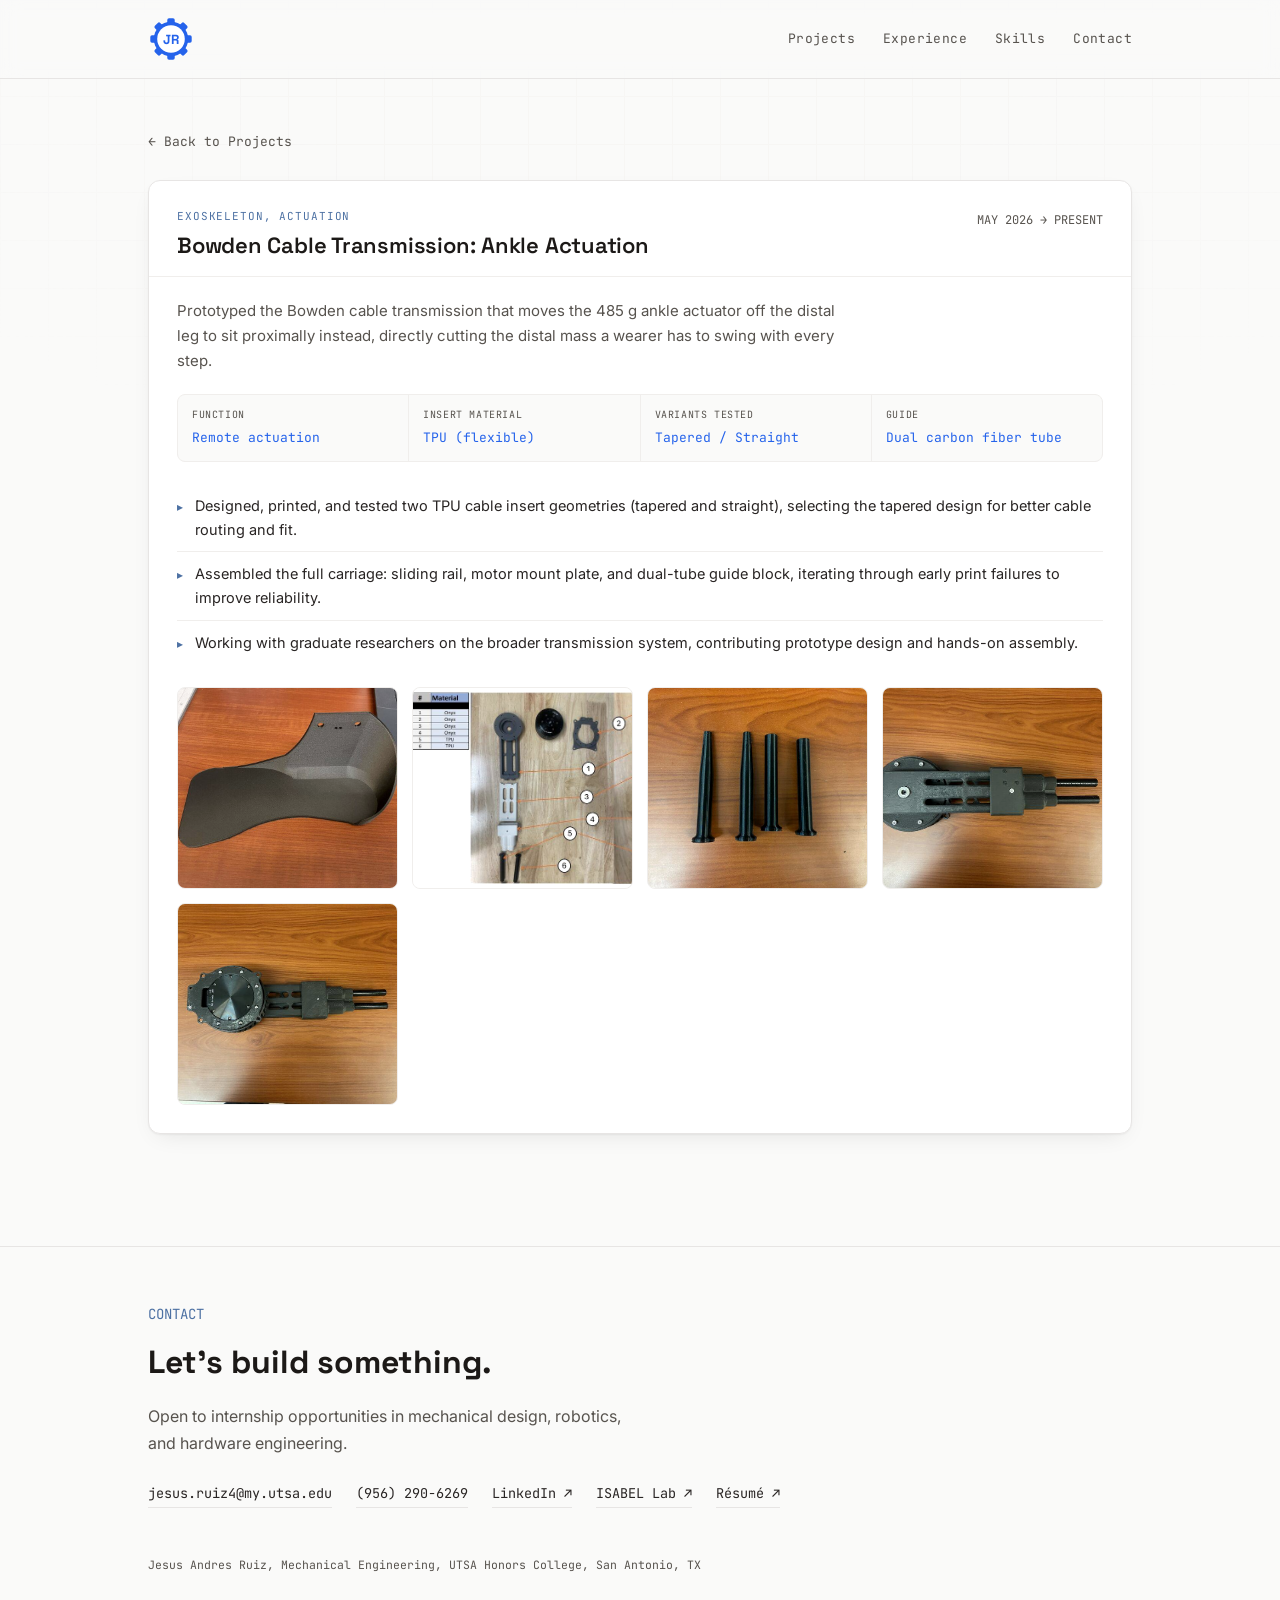
==== projects/bowden-cable.html @ cbad4008 "Redesign site: project pages, light theme, gear logo, 3D bracket viewer Split the crowded projects s" ====
<!DOCTYPE html>
<html lang="en">
<head>
<meta charset="UTF-8">
<meta name="viewport" content="width=device-width, initial-scale=1.0">
<title>Bowden Cable Transmission: Ankle Actuation | Jesus Andres Ruiz</title>
<meta name="description" content="Prototyped the Bowden cable transmission that moves the 485 g ankle actuator off the distal leg to sit proximally instead, directly cutting the distal mass a wearer has to swing with every step.">
<meta property="og:type" content="website">
<meta property="og:title" content="Bowden Cable Transmission: Ankle Actuation | Jesus Andres Ruiz">
<meta property="og:description" content="Prototyped the Bowden cable transmission that moves the 485 g ankle actuator off the distal leg to sit proximally instead, directly cutting the distal mass a wearer has to swing with every step.">
<meta property="og:url" content="https://jandresruiz84.github.io/projects/bowden-cable.html">
<meta property="og:image" content="https://jandresruiz84.github.io/images/12-assembled-bowden-cable-transmission-with-motor-housing-front.jpg">
<meta name="twitter:card" content="summary_large_image">
<link rel="icon" type="image/svg+xml" href="../favicon.svg">
<link rel="stylesheet" href="../styles.css">
</head>
<body>

<div class="gridbg"></div>

<nav>
  <div class="wrap">
    <a class="brand" href="../index.html" aria-label="Jesus Andres Ruiz, home"><svg class="logo" viewBox="0 0 40 40" aria-hidden="true"><g class="gear"><circle cx="20" cy="20" r="15"/><rect x="16.75" y="2" width="6.5" height="6.5" rx="1.5"/><rect x="16.75" y="2" width="6.5" height="6.5" rx="1.5" transform="rotate(45 20 20)"/><rect x="16.75" y="2" width="6.5" height="6.5" rx="1.5" transform="rotate(90 20 20)"/><rect x="16.75" y="2" width="6.5" height="6.5" rx="1.5" transform="rotate(135 20 20)"/><rect x="16.75" y="2" width="6.5" height="6.5" rx="1.5" transform="rotate(180 20 20)"/><rect x="16.75" y="2" width="6.5" height="6.5" rx="1.5" transform="rotate(225 20 20)"/><rect x="16.75" y="2" width="6.5" height="6.5" rx="1.5" transform="rotate(270 20 20)"/><rect x="16.75" y="2" width="6.5" height="6.5" rx="1.5" transform="rotate(315 20 20)"/></g><circle class="hub" cx="20" cy="20" r="12"/><text x="20" y="24" text-anchor="middle">JR</text></svg></a>
    <button class="navtoggle" id="navtoggle" aria-label="Toggle navigation" aria-expanded="false">☰</button>
    <div class="navlinks" id="navlinks">
      <a href="../index.html#projects">Projects</a>
      <a href="../index.html#experience">Experience</a>
      <a href="../index.html#skills">Skills</a>
      <a href="../index.html#contact">Contact</a>
    </div>
  </div>
</nav>
<script>
  const navtoggle = document.getElementById('navtoggle');
  const navlinks = document.getElementById('navlinks');
  navtoggle.addEventListener('click', () => {
    const open = navlinks.classList.toggle('open');
    navtoggle.setAttribute('aria-expanded', open);
  });
  navlinks.addEventListener('click', (e) => {
    if (e.target.tagName === 'A') {
      navlinks.classList.remove('open');
      navtoggle.setAttribute('aria-expanded', 'false');
    }
  });
</script>

<div class="project-page-head">
  <div class="wrap">
    <a class="back-link" href="../index.html#projects">← Back to Projects</a>
  </div>
</div>

<section style="padding-top:0;">
  <div class="wrap">
    <div class="project">
      <div class="project-head">
        <div>
          <div class="project-tag">Exoskeleton, Actuation</div>
          <h1 class="project-title">Bowden Cable Transmission: Ankle Actuation</h1>
        </div>
        <div class="project-date">MAY 2026 → PRESENT</div>
      </div>
      <div class="project-body">
        <p class="project-summary">Prototyped the Bowden cable transmission that moves the 485 g ankle actuator off the distal leg to sit proximally instead, directly cutting the distal mass a wearer has to swing with every step.</p>

        <div class="spec-grid">
          <div class="spec-cell"><div class="k">Function</div><div class="v">Remote actuation</div></div>
          <div class="spec-cell"><div class="k">Insert material</div><div class="v">TPU (flexible)</div></div>
          <div class="spec-cell"><div class="k">Variants tested</div><div class="v">Tapered / Straight</div></div>
          <div class="spec-cell"><div class="k">Guide</div><div class="v">Dual carbon fiber tube</div></div>
        </div>

        <ul class="findings">
          <li>Designed, printed, and tested two TPU cable insert geometries (tapered and straight), selecting the tapered design for better cable routing and fit.</li>
          <li>Assembled the full carriage: sliding rail, motor mount plate, and dual-tube guide block, iterating through early print failures to improve reliability.</li>
          <li>Working with graduate researchers on the broader transmission system, contributing prototype design and hands-on assembly.</li>
        </ul>

        <div class="gallery">
          <figure>
            <img src="../images/06-assembled-ak60-6-and-ak80-motor-mounts-on-breadboard-plate.jpg" alt="3D printed ankle footplate" loading="lazy">
          </figure>
          <figure>
            <img src="../images/10-exploded-component-diagram-of-bowden-cable-transmission-with.jpg" alt="Exploded component diagram of Bowden cable transmission with material callouts" loading="lazy">
          </figure>
          <figure>
            <img src="../images/11-four-3d-printed-tpu-cable-inserts-tapered-and-straight-varia.jpg" alt="Four 3D printed TPU cable inserts, tapered and straight variants" loading="lazy">
          </figure>
          <figure>
            <img src="../images/12-assembled-bowden-cable-transmission-with-motor-housing-front.jpg" alt="Assembled Bowden cable transmission with motor housing, front view" loading="lazy">
          </figure>
          <figure>
            <img src="../images/13-assembled-bowden-cable-transmission-with-motor-housing-back.jpg" alt="Assembled Bowden cable transmission with motor housing, back view" loading="lazy">
          </figure>
        </div>
      </div>
    </div>
  </div>
</section>

<footer id="contact">
  <div class="wrap">
    <div class="sec-num" style="display:block; margin-bottom:10px;">CONTACT</div>
    <h2 class="contact-title">Let's build something.</h2>
    <p style="color:var(--text-dim); max-width:480px; margin:0;">Open to internship opportunities in mechanical design, robotics, and hardware engineering.</p>
    <div class="contact-row">
      <a href="mailto:jesus.ruiz4@my.utsa.edu">jesus.ruiz4@my.utsa.edu</a>
      <a href="tel:+19562906269">(956) 290-6269</a>
      <a href="https://www.linkedin.com/in/jesus-andres-ruiz-5855bb349" target="_blank">LinkedIn ↗</a>
      <a href="https://www.isabe-lab.com/home" target="_blank">ISABEL Lab ↗</a>
      <a href="../resume.pdf" target="_blank">Résumé ↗</a>
    </div>
    <div class="foot-note">Jesus Andres Ruiz, Mechanical Engineering, UTSA Honors College, San Antonio, TX</div>
  </div>
</footer>

<div class="lightbox" id="lightbox">
  <button class="close" id="lightbox-close" aria-label="Close">✕</button>
  <img id="lightbox-img" src="" alt="">
  <div class="cap" id="lightbox-cap"></div>
</div>
<script>
  const lightbox = document.getElementById('lightbox');
  const lightboxImg = document.getElementById('lightbox-img');
  const lightboxCap = document.getElementById('lightbox-cap');

  document.querySelectorAll('.gallery img').forEach(img => {
    img.addEventListener('click', () => {
      lightboxImg.src = img.src;
      lightboxImg.alt = img.alt;
      lightboxCap.textContent = img.alt;
      lightbox.classList.add('open');
    });
  });

  function closeLightbox(){ lightbox.classList.remove('open'); }
  lightbox.addEventListener('click', closeLightbox);
  document.getElementById('lightbox-close').addEventListener('click', (e) => { e.stopPropagation(); closeLightbox(); });
  lightboxImg.addEventListener('click', (e) => e.stopPropagation());
  document.addEventListener('keydown', (e) => { if (e.key === 'Escape') closeLightbox(); });
</script>

</body>
</html>
---- styles.css ----
@import url('https://fonts.googleapis.com/css2?family=Space+Grotesk:wght@400;500;600;700&family=JetBrains+Mono:wght@400;500;700&family=Inter:wght@400;500;600&display=swap');

:root{
  --bg:#FAFAF9;
  --bg-panel:#FFFFFF;
  --line:#E7E5E4;
  --line-soft:#F0EEEC;
  --paper:#F5F5F4;
  --cyan:#2563EB;
  --cyan-hover:#1D4ED8;
  --orange:#4D71A3;
  --text:#292524;
  --text-dim:#57534E;
  --text-bright:#1C1917;
  --radius:12px;
  --radius-sm:8px;
  --ease:cubic-bezier(.4,0,.2,1);
  --shadow:0 1px 2px rgba(28,25,23,0.05), 0 8px 24px -10px rgba(28,25,23,0.12);
  --shadow-hover:0 2px 4px rgba(28,25,23,0.05), 0 22px 44px -14px rgba(28,25,23,0.22);
}
*{box-sizing:border-box;}
html{scroll-behavior:smooth;}
body{
  margin:0;
  background:var(--bg);
  color:var(--text);
  font-family:'Inter',sans-serif;
  line-height:1.65;
  -webkit-font-smoothing:antialiased;
  -moz-osx-font-smoothing:grayscale;
}
::selection{background:var(--cyan);color:#FFFFFF;}

.mono{font-family:'JetBrains Mono',monospace;}

/* background grid */
.gridbg{
  position:fixed; inset:0; z-index:0; pointer-events:none;
  background-image:
    linear-gradient(var(--line-soft) 1px, transparent 1px),
    linear-gradient(90deg, var(--line-soft) 1px, transparent 1px);
  background-size:48px 48px;
  opacity:0.35;
  -webkit-mask-image: radial-gradient(ellipse 80% 60% at 50% 0%, black 40%, transparent 90%);
  mask-image: radial-gradient(ellipse 80% 60% at 50% 0%, black 40%, transparent 90%);
}

.wrap{max-width:1040px; margin:0 auto; padding:0 28px; position:relative; z-index:1;}

/* NAV */
nav{
  position:sticky; top:0; z-index:50;
  background:rgba(250,250,249,0.85);
  backdrop-filter:blur(10px);
  border-bottom:1px solid var(--line);
}
nav .wrap{display:flex; align-items:center; justify-content:space-between; padding-top:16px; padding-bottom:16px;}
.brand{font-family:'Space Grotesk',sans-serif; font-weight:700; font-size:16px; color:var(--text-bright); letter-spacing:0.02em; display:flex; align-items:center; gap:10px; text-decoration:none;}
.logo{width:46px; height:46px; display:block;}
.logo .gear{fill:var(--cyan); transform-origin:20px 20px; transition:transform .6s var(--ease), fill .2s var(--ease);}
.logo .hub{fill:var(--bg-panel);}
.logo text{fill:var(--cyan); font-family:'Space Grotesk',sans-serif; font-weight:700; font-size:11.5px; letter-spacing:-0.02em; transition:fill .2s var(--ease);}
.brand:hover .logo .gear{transform:rotate(45deg); fill:var(--cyan-hover);}
.brand:hover .logo text{fill:var(--cyan-hover);}
.navlinks{display:flex; gap:28px;}
.navlinks a{color:var(--text-dim); text-decoration:none; font-size:13px; font-family:'JetBrains Mono',monospace; letter-spacing:0.03em; transition:color .15s;}
.navlinks a:hover{color:var(--cyan);}
.navtoggle{display:none;}
@media (max-width:640px){
  .navlinks{
    display:none; position:absolute; top:100%; left:0; right:0;
    flex-direction:column; gap:0; background:var(--bg-panel);
    border-bottom:1px solid var(--line);
  }
  .navlinks.open{display:flex;}
  .navlinks a{padding:14px 28px; border-top:1px solid var(--line-soft);}
  .navtoggle{
    display:flex; align-items:center; justify-content:center;
    width:32px; height:32px; background:none; border:1px solid var(--line);
    border-radius:var(--radius-sm);
    color:var(--text); cursor:pointer; padding:0; transition:border-color .2s var(--ease), color .2s var(--ease);
  }
  .navtoggle:hover{border-color:var(--cyan); color:var(--cyan);}
}

/* HERO */
header.hero{padding:88px 0 64px; position:relative; z-index:1;}
.eyebrow{
  font-family:'JetBrains Mono',monospace; font-size:12px; color:var(--cyan);
  letter-spacing:0.12em; text-transform:uppercase; margin-bottom:18px;
  display:flex; align-items:center; gap:10px;
}
.eyebrow::before{content:'';width:22px;height:1px;background:var(--cyan);display:inline-block;}
h1{
  font-family:'Space Grotesk',sans-serif; font-weight:700;
  font-size:clamp(38px,6vw,64px); line-height:1.04; color:var(--text-bright);
  margin:0 0 20px; letter-spacing:-0.01em;
}
h1 .accent{color:var(--text-bright);}
.lede{font-size:18px; color:var(--text-dim); max-width:600px; margin:0 0 34px;}
.hero-meta{display:flex; flex-wrap:wrap; gap:10px 28px; margin-bottom:38px;}
.hero-meta div{font-family:'JetBrains Mono',monospace; font-size:12.5px; color:var(--text-dim);}
.hero-meta span{color:var(--text-bright);}
.btnrow{display:flex; gap:14px; flex-wrap:wrap;}
.btn{
  font-family:'JetBrains Mono',monospace; font-size:13px; padding:12px 22px;
  border:1px solid var(--line); border-radius:var(--radius-sm); color:var(--text); text-decoration:none;
  display:inline-flex; align-items:center; gap:8px; transition:transform .2s var(--ease), box-shadow .2s var(--ease), border-color .2s var(--ease), color .2s var(--ease), background .2s var(--ease);
  letter-spacing:0.02em;
}
.btn{background:var(--bg-panel);}
.btn.primary{background:var(--cyan); color:#FFFFFF; border-color:var(--cyan); font-weight:500; box-shadow:0 4px 14px -4px rgba(37,99,235,0.40);}
.btn.primary:hover{background:var(--cyan-hover); border-color:var(--cyan-hover); transform:translateY(-2px); box-shadow:0 10px 24px -6px rgba(37,99,235,0.45);}
.btn:not(.primary):hover{border-color:var(--cyan); color:var(--cyan); transform:translateY(-2px);}


section{padding:84px 0; position:relative; z-index:1;}
.sec-head{display:flex; align-items:baseline; gap:16px; margin-bottom:44px;}
.sec-num{font-family:'JetBrains Mono',monospace; color:var(--orange); font-size:14px;}
.sec-title{font-family:'Space Grotesk',sans-serif; font-weight:700; font-size:28px; color:var(--text-bright); margin:0;}
.sec-line{flex:1; height:1px; background:var(--line);}

/* PROJECT CARDS (full detail, used on individual project pages) */
.project{
  border:1px solid var(--line); background:var(--bg-panel);
  border-radius:var(--radius); box-shadow:var(--shadow);
  margin-bottom:28px; position:relative; overflow:hidden;
}
.project::before{
  content:''; position:absolute; top:0; left:0; width:3px; height:100%; background:var(--cyan);
  opacity:0; transition:opacity .2s;
}
.project:hover::before{opacity:1;}
.project-head{
  display:flex; justify-content:space-between; align-items:flex-start; gap:20px;
  padding:26px 28px 20px; border-bottom:1px solid var(--line-soft); flex-wrap:wrap;
}
.project-tag{font-family:'JetBrains Mono',monospace; font-size:11px; color:var(--orange); letter-spacing:0.08em; margin-bottom:8px; text-transform:uppercase;}
.project-title{font-family:'Space Grotesk',sans-serif; font-weight:600; font-size:22px; color:var(--text-bright); margin:0;}
.project-date{font-family:'JetBrains Mono',monospace; font-size:12px; color:var(--text-dim); white-space:nowrap; padding-top:4px;}
.project-body{padding:22px 28px 28px;}
.project-summary{color:var(--text-dim); font-size:15px; margin:0 0 20px; max-width:680px;}
.spec-grid{
  display:grid; grid-template-columns:repeat(auto-fit,minmax(140px,1fr));
  gap:1px; background:var(--line-soft); margin-bottom:22px; border:1px solid var(--line-soft);
  border-radius:var(--radius-sm); overflow:hidden;
}
.spec-cell{background:var(--bg); padding:12px 14px;}
.spec-cell .k{font-family:'JetBrains Mono',monospace; font-size:10px; color:var(--text-dim); text-transform:uppercase; letter-spacing:0.06em; margin-bottom:4px;}
.spec-cell .v{font-family:'JetBrains Mono',monospace; font-size:13px; color:var(--cyan);}
.findings{list-style:none; margin:0; padding:0;}
.findings li{
  display:flex; gap:12px; padding:10px 0; border-top:1px solid var(--line-soft); font-size:14.5px; color:var(--text);
}
.findings li:first-child{border-top:none;}
.findings li::before{content:'▸'; color:var(--orange); flex-shrink:0; font-size:12px; margin-top:3px;}

/* diagram visual element for hip module */
.diagram{
  border:1px solid var(--line-soft); background:var(--bg); padding:24px;
  margin-bottom:22px; display:flex; align-items:center; justify-content:center;
}

/* PROJECTS GRID (compact preview cards on the homepage) */
.projects-grid{display:grid; grid-template-columns:repeat(auto-fit,minmax(260px,1fr)); gap:24px;}
.project-card{
  display:block; border:1px solid var(--line); background:var(--bg-panel);
  border-radius:var(--radius); box-shadow:var(--shadow);
  text-decoration:none; color:inherit; position:relative; overflow:hidden;
  transition:transform .3s var(--ease), border-color .3s var(--ease), box-shadow .3s var(--ease);
}
.project-card:hover{transform:translateY(-6px); border-color:var(--cyan); box-shadow:var(--shadow-hover);}
.project-card .pc-img{width:100%; height:170px; object-fit:cover; display:block; filter:grayscale(10%) contrast(1.05); transition:filter .3s var(--ease), transform .4s var(--ease);}
.project-card:hover .pc-img{filter:grayscale(0%) contrast(1.1); transform:scale(1.04);}
.project-card{display:flex; flex-direction:column;}
.project-card .pc-body{padding:20px 22px 22px; flex:1; display:flex; flex-direction:column;}
.project-card .pc-date{margin-top:auto;}
.project-card .pc-tag{font-family:'JetBrains Mono',monospace; font-size:10.5px; color:var(--orange); letter-spacing:0.07em; text-transform:uppercase; margin-bottom:9px;}
.project-card .pc-title{font-family:'Space Grotesk',sans-serif; font-weight:600; font-size:18px; color:var(--text-bright); margin:0 0 9px; line-height:1.3;}
.project-card .pc-summary{color:var(--text-dim); font-size:13.5px; margin:0 0 14px; line-height:1.55;}
.project-card .pc-date{font-family:'JetBrains Mono',monospace; font-size:11px; color:var(--text-dim); padding-top:12px; border-top:1px solid var(--line-soft);}
.project-card .pc-arrow{
  position:absolute; top:16px; right:16px; width:30px; height:30px;
  border:1px solid rgba(28,25,23,0.06); border-radius:50%; display:flex; align-items:center; justify-content:center;
  color:var(--text-bright); font-size:14px; transition:border-color .3s var(--ease), color .3s var(--ease), transform .3s var(--ease), background .3s var(--ease);
  background:rgba(255,255,255,0.85); backdrop-filter:blur(4px); box-shadow:0 2px 6px rgba(28,25,23,0.12);
}
.project-card:hover .pc-arrow{border-color:var(--cyan); color:#FFFFFF; background:var(--cyan); transform:translate(2px,-2px);}

.project-card .pc-badge{
  position:absolute; top:16px; left:16px; font-family:'JetBrains Mono',monospace; font-size:10.5px; font-weight:500;
  letter-spacing:0.04em; color:#FFFFFF; background:var(--cyan); border-radius:999px; padding:5px 10px;
  box-shadow:0 2px 8px rgba(37,99,235,0.35);
}

/* PROJECT DETAIL PAGE */
.project-page-head{padding:48px 0 0;}
.back-link{
  display:inline-flex; align-items:center; gap:8px; font-family:'JetBrains Mono',monospace;
  font-size:13px; color:var(--text-dim); text-decoration:none; margin-bottom:28px; transition:color .15s;
}
.back-link:hover{color:var(--cyan);}

/* EXPERIENCE timeline */
.tl{border-left:1px solid var(--line); margin-left:6px; padding-left:32px;}
.tl-item{position:relative; padding-bottom:38px;}
.tl-item:last-child{padding-bottom:0;}
.tl-item::before{
  content:''; position:absolute; left:-37px; top:4px; width:11px; height:11px;
  background:var(--bg); border:2px solid var(--cyan); border-radius:50%;
}
.tl-role{font-family:'Space Grotesk',sans-serif; font-weight:600; font-size:17px; color:var(--text-bright); margin:0 0 2px;}
.tl-org{font-family:'JetBrains Mono',monospace; font-size:12.5px; color:var(--cyan); margin-bottom:2px;}
.tl-date{font-family:'JetBrains Mono',monospace; font-size:12px; color:var(--text-dim); margin-bottom:12px;}
.tl-item ul{margin:0; padding-left:18px; color:var(--text-dim); font-size:14.5px;}
.tl-item ul li{margin-bottom:6px;}
.tl-item ul li::marker{color:var(--orange);}

/* SKILLS */
.skillblocks{display:grid; grid-template-columns:repeat(auto-fit,minmax(220px,1fr)); gap:1px; background:var(--bg-panel); border:1px solid var(--line); border-radius:var(--radius); overflow:hidden; box-shadow:var(--shadow);}
.skillblock{background:var(--bg-panel); padding:24px; box-shadow:1px 0 0 var(--line-soft), 0 1px 0 var(--line-soft);}
.skillblock h4{font-family:'JetBrains Mono',monospace; font-size:11px; color:var(--orange); text-transform:uppercase; letter-spacing:0.08em; margin:0 0 14px;}
.chiprow{display:flex; flex-wrap:wrap; gap:8px;}
.chip{
  font-family:'JetBrains Mono',monospace; font-size:12.5px; color:var(--text);
  border:1px solid var(--line); padding:6px 14px; border-radius:999px;
  background:var(--bg);
  transition:border-color .2s var(--ease), color .2s var(--ease), background .2s var(--ease);
}
.chip:hover{border-color:var(--cyan); color:var(--cyan); background:#EFF6FF;}

/* CONTACT / FOOTER */
footer{border-top:1px solid var(--line); padding:56px 0 40px;}
.contact-title{font-family:'Space Grotesk',sans-serif; font-weight:700; font-size:32px; color:var(--text-bright); margin:0 0 14px;}
.contact-row{display:flex; gap:24px; flex-wrap:wrap; margin-top:26px;}
.contact-row a{color:var(--text); text-decoration:none; font-family:'JetBrains Mono',monospace; font-size:13.5px; border-bottom:1px solid var(--line); padding-bottom:3px; transition:color .15s, border-color .15s;}
.contact-row a:hover{color:var(--cyan); border-color:var(--cyan);}
.foot-note{margin-top:48px; font-family:'JetBrains Mono',monospace; font-size:11.5px; color:var(--text-dim);}




.gallery{display:grid; grid-template-columns:repeat(auto-fit,minmax(220px,1fr)); gap:14px; margin-top:22px;}
.gallery figure{margin:0; border:1px solid var(--line-soft); background:var(--bg); overflow:hidden; border-radius:var(--radius-sm);}
.gallery img{width:100%; height:200px; object-fit:cover; display:block; filter:grayscale(15%) contrast(1.05); transition:filter .2s, transform .3s; cursor:zoom-in;}
.gallery video{width:100%; height:200px; object-fit:cover; display:block; background:#000;}
.gallery figure:hover img{filter:grayscale(0%) contrast(1.1); transform:scale(1.03);}
.gallery figcaption{font-family:'JetBrains Mono',monospace; font-size:11px; color:var(--text-dim); padding:9px 12px; border-top:1px solid var(--line-soft);}

/* 3D MODEL VIEWER */
.model3d{margin-top:26px; border:1px solid var(--line); border-radius:var(--radius); overflow:hidden; background:var(--bg-panel); box-shadow:var(--shadow);}
.model3d-bar{display:flex; justify-content:space-between; align-items:center; gap:12px; flex-wrap:wrap; padding:12px 16px; border-bottom:1px solid var(--line-soft);}
.model3d-title{font-family:'JetBrains Mono',monospace; font-size:11px; color:var(--orange); text-transform:uppercase; letter-spacing:0.08em; display:flex; align-items:center; gap:8px;}
.model3d-title::before{content:''; width:7px; height:7px; border-radius:50%; background:#22C55E; box-shadow:0 0 0 3px rgba(34,197,94,0.18);}
.model3d-tabs{display:flex; gap:6px; flex-wrap:wrap;}
.model3d-tabs button{
  font-family:'JetBrains Mono',monospace; font-size:12px; color:var(--text-dim); background:var(--bg);
  border:1px solid var(--line); border-radius:999px; padding:6px 13px; cursor:pointer;
  transition:color .2s var(--ease), border-color .2s var(--ease), background .2s var(--ease);
}
.model3d-tabs button:hover{color:var(--cyan); border-color:var(--cyan);}
.model3d-tabs button.active{color:#FFFFFF; background:var(--cyan); border-color:var(--cyan);}
.model3d-stage{
  position:relative; height:440px; cursor:grab; touch-action:none;
  background:radial-gradient(ellipse at 50% 40%, #FFFFFF 0%, #EEF1F5 70%, #E4E8EE 100%);
}
.model3d-stage:active{cursor:grabbing;}
.model3d-stage canvas{display:block; width:100%; height:100%;}
.model3d-status{position:absolute; inset:0; display:flex; align-items:center; justify-content:center; font-family:'JetBrains Mono',monospace; font-size:12.5px; color:var(--text-dim); pointer-events:none;}
.model3d-status:empty{display:none;}
.model3d-hint{
  position:absolute; left:16px; bottom:14px; font-family:'JetBrains Mono',monospace; font-size:11px; color:var(--text-dim);
  background:rgba(255,255,255,0.8); border:1px solid var(--line); border-radius:999px; padding:5px 11px; pointer-events:none;
  transition:opacity .5s var(--ease);
}
.model3d.touched .model3d-hint{opacity:0;}
.model3d-reset{
  position:absolute; right:14px; bottom:12px; font-family:'JetBrains Mono',monospace; font-size:11px; color:var(--text);
  background:rgba(255,255,255,0.9); border:1px solid var(--line); border-radius:999px; padding:6px 12px; cursor:pointer;
  transition:color .2s var(--ease), border-color .2s var(--ease);
}
.model3d-reset:hover{color:var(--cyan); border-color:var(--cyan);}
@media (max-width:640px){ .model3d-stage{height:340px;} .model3d-hint{display:none;} }

/* LIGHTBOX */
.lightbox{
  position:fixed; inset:0; background:rgba(15,18,20,0.94); z-index:1000;
  display:none; align-items:center; justify-content:center; flex-direction:column;
  gap:16px; padding:40px; cursor:zoom-out;
}
.lightbox.open{display:flex;}
.lightbox img{max-width:90vw; max-height:78vh; object-fit:contain; border:1px solid var(--line); border-radius:var(--radius-sm); cursor:default;}
.lightbox .cap{font-family:'JetBrains Mono',monospace; font-size:13px; color:#D6D3D1; text-align:center; max-width:640px;}
.lightbox .close{
  position:absolute; top:20px; right:28px; font-family:'JetBrains Mono',monospace;
  font-size:24px; color:#D6D3D1; background:none; border:none; cursor:pointer;
}
.lightbox .close:hover{color:#FFFFFF;}
.lightbox img{border-color:rgba(255,255,255,0.15);}

/* INTRO SPLASH (homepage, once per visit) */
.intro{
  position:fixed; inset:0; z-index:2000; background:var(--bg);
  display:flex; flex-direction:column; align-items:center; justify-content:center; gap:18px;
  cursor:pointer;
  animation:introOut .6s var(--ease) 1.5s forwards;
}
.intro.skip{animation:introOut .35s var(--ease) forwards;}
.no-intro .intro{display:none;}
.intro-logo{width:84px; height:84px; animation:gearIn 1.1s var(--ease) both;}
.intro-name{
  font-family:'Space Grotesk',sans-serif; font-weight:700; font-size:22px; letter-spacing:0.02em;
  color:var(--text-bright); animation:fadeUp .6s var(--ease) .45s both;
}
.intro-bar{width:140px; height:2px; background:var(--line); border-radius:2px; overflow:hidden; animation:fadeUp .4s var(--ease) .5s both;}
.intro-bar span{display:block; width:0; height:100%; background:var(--cyan); animation:barFill 1s var(--ease) .5s forwards;}
@keyframes gearIn{from{transform:rotate(-240deg) scale(.4); opacity:0;} to{transform:rotate(0) scale(1); opacity:1;}}
@keyframes fadeUp{from{transform:translateY(12px); opacity:0;} to{transform:none; opacity:1;}}
@keyframes barFill{from{width:0;} to{width:100%;}}
@keyframes introOut{to{opacity:0; transform:translateY(-24px); visibility:hidden; pointer-events:none;}}

/* hero entrance, staggered after the intro */
header.hero .wrap > *{animation:fadeUp .7s var(--ease) both;}
header.hero .wrap > *:nth-child(1){animation-delay:1.75s;}
header.hero .wrap > *:nth-child(2){animation-delay:1.85s;}
header.hero .wrap > *:nth-child(3){animation-delay:1.95s;}
header.hero .wrap > *:nth-child(4){animation-delay:2.05s;}
header.hero .wrap > *:nth-child(5){animation-delay:2.15s;}
.no-intro header.hero .wrap > *:nth-child(1){animation-delay:.05s;}
.no-intro header.hero .wrap > *:nth-child(2){animation-delay:.12s;}
.no-intro header.hero .wrap > *:nth-child(3){animation-delay:.19s;}
.no-intro header.hero .wrap > *:nth-child(4){animation-delay:.26s;}
.no-intro header.hero .wrap > *:nth-child(5){animation-delay:.33s;}

/* scroll reveal */
.reveal-on .reveal{opacity:0; transform:translateY(24px); transition:opacity .7s var(--ease), transform .7s var(--ease);}
.reveal-on .reveal.in{opacity:1; transform:none;}
.reveal-on .project-card.reveal.in{transition:opacity .7s var(--ease), transform .3s var(--ease), border-color .3s var(--ease), box-shadow .3s var(--ease);}

@media (prefers-reduced-motion:reduce){
  .intro{display:none;}
  header.hero .wrap > *{animation:none;}
  .reveal-on .reveal{opacity:1; transform:none; transition:none;}
}

@media (max-width:640px){
  header.hero{padding:64px 0 44px;}
  section{padding:56px 0;}
  .project-head{padding:20px 20px 16px;}
  .project-body{padding:18px 20px 22px;}
}

@media print{
  * { -webkit-print-color-adjust:exact !important; print-color-adjust:exact !important; filter:none !important; }
  nav, .btnrow, .lightbox, .navtoggle, .intro { display:none !important; }
  .reveal, header.hero .wrap > * { opacity:1 !important; transform:none !important; animation:none !important; }
  .gridbg { display:none !important; }
  header.hero { padding:0 0 40px; }
  section { padding:36px 0; }
  .sec-head, .tl-item, .skillblocks { page-break-inside:avoid; }
  .gallery figure { page-break-inside:avoid; }
  .gallery img { height:160px; }
  .contact-row { gap:14px 20px; }
  .foot-note { margin-top:16px; }
}
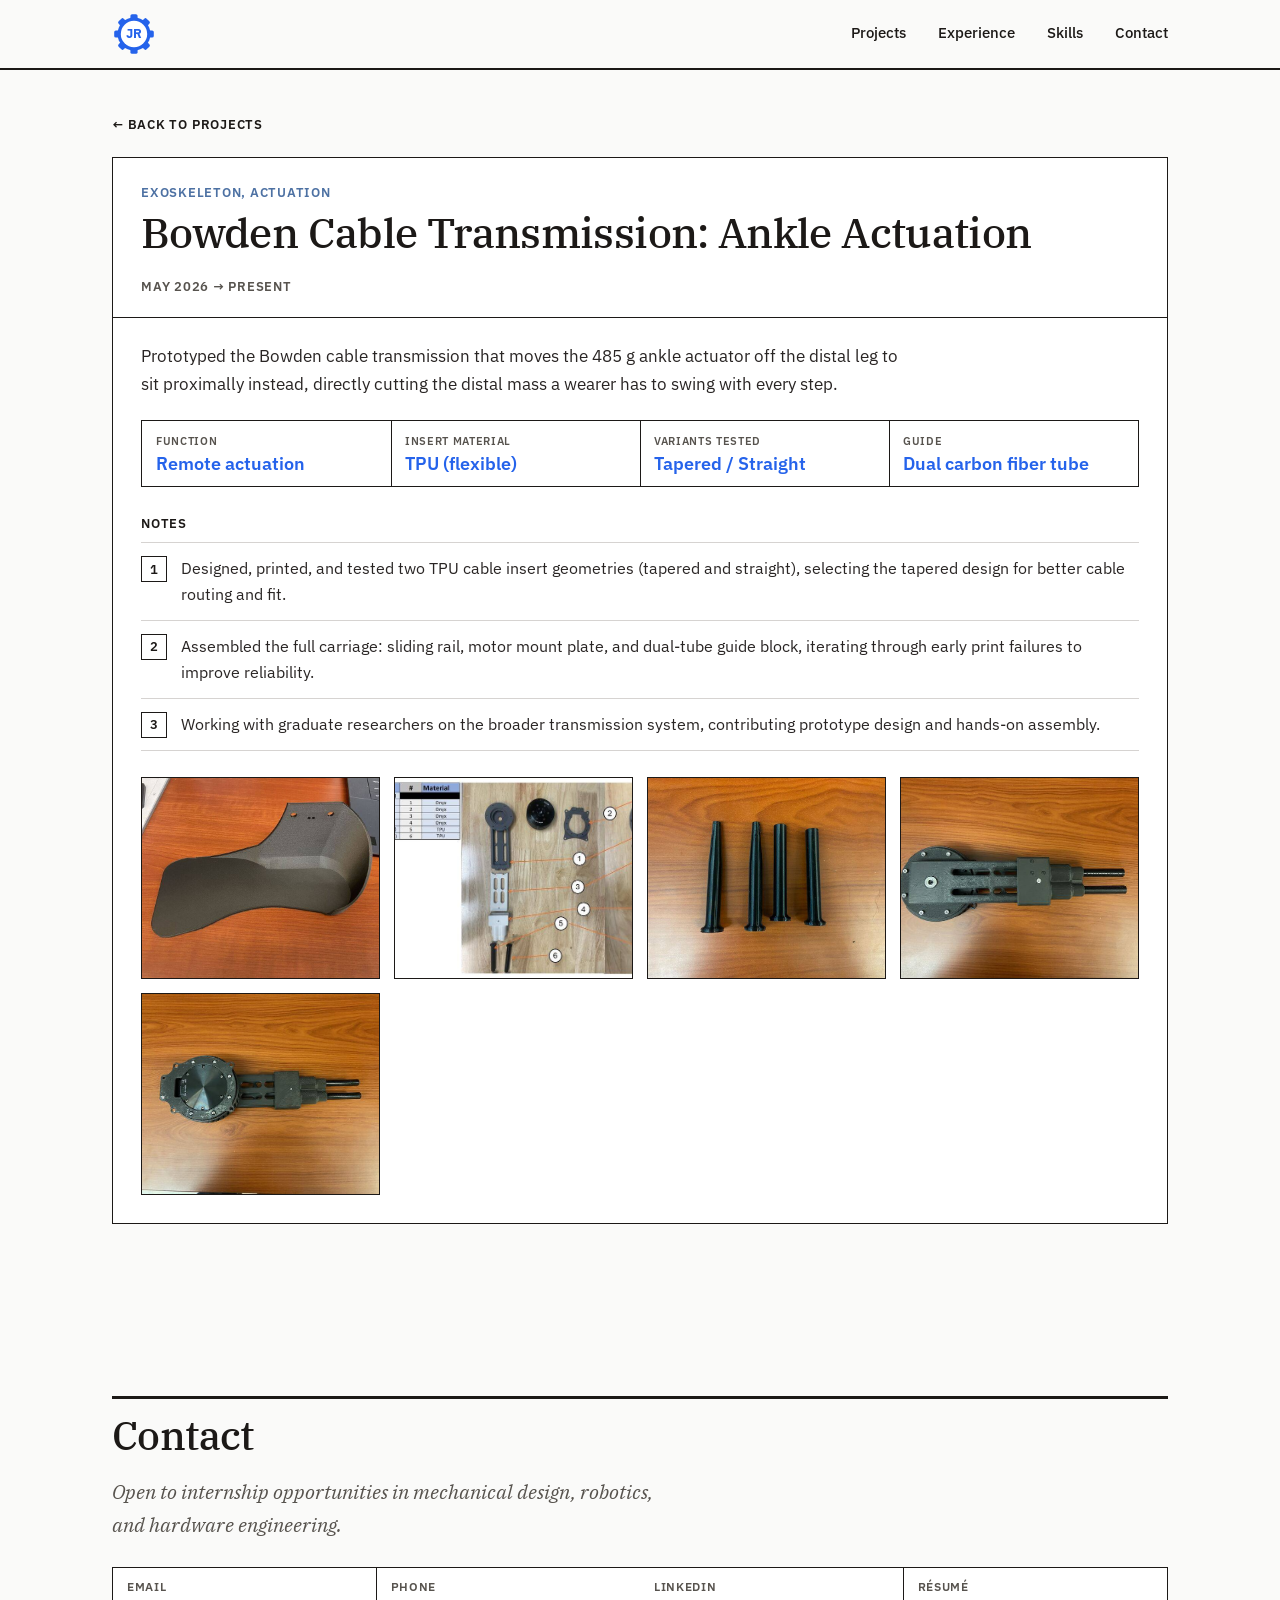
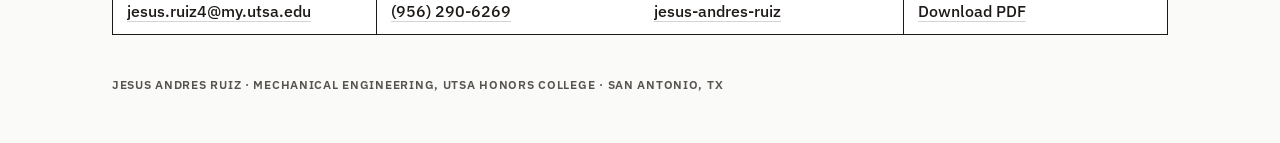
==== commit 19e499b7: "Restyle site as an engineering drawing and sync skills with resume Replace the template look with IB" ====
--- a/projects/bowden-cable.html
+++ b/projects/bowden-cable.html
@@ -12,11 +12,12 @@
 <meta property="og:image" content="https://jandresruiz84.github.io/images/12-assembled-bowden-cable-transmission-with-motor-housing-front.jpg">
 <meta name="twitter:card" content="summary_large_image">
 <link rel="icon" type="image/svg+xml" href="../favicon.svg">
+<link rel="preconnect" href="https://fonts.googleapis.com">
+<link rel="preconnect" href="https://fonts.gstatic.com" crossorigin>
+<link rel="stylesheet" href="https://fonts.googleapis.com/css2?family=IBM+Plex+Sans:ital,wght@0,400;0,500;0,600;0,700;1,400&family=IBM+Plex+Serif:ital,wght@0,500;0,600;1,500&display=swap">
 <link rel="stylesheet" href="../styles.css">
 </head>
 <body>
-
-<div class="gridbg"></div>
 
 <nav>
   <div class="wrap">
@@ -101,17 +102,17 @@
 
 <footer id="contact">
   <div class="wrap">
-    <div class="sec-num" style="display:block; margin-bottom:10px;">CONTACT</div>
-    <h2 class="contact-title">Let's build something.</h2>
-    <p style="color:var(--text-dim); max-width:480px; margin:0;">Open to internship opportunities in mechanical design, robotics, and hardware engineering.</p>
-    <div class="contact-row">
-      <a href="mailto:jesus.ruiz4@my.utsa.edu">jesus.ruiz4@my.utsa.edu</a>
-      <a href="tel:+19562906269">(956) 290-6269</a>
-      <a href="https://www.linkedin.com/in/jesus-andres-ruiz-5855bb349" target="_blank">LinkedIn ↗</a>
-      <a href="https://www.isabe-lab.com/home" target="_blank">ISABEL Lab ↗</a>
-      <a href="../resume.pdf" target="_blank">Résumé ↗</a>
+    <div class="sec-head">
+      <h2 class="sec-title">Contact</h2>
     </div>
-    <div class="foot-note">Jesus Andres Ruiz, Mechanical Engineering, UTSA Honors College, San Antonio, TX</div>
+    <p class="contact-lede">Open to internship opportunities in mechanical design, robotics, and hardware engineering.</p>
+    <dl class="titleblock contact-block">
+      <div><dt>Email</dt><dd><a href="mailto:jesus.ruiz4@my.utsa.edu">jesus.ruiz4@my.utsa.edu</a></dd></div>
+      <div><dt>Phone</dt><dd><a href="tel:+19562906269">(956) 290-6269</a></dd></div>
+      <div><dt>LinkedIn</dt><dd><a href="https://www.linkedin.com/in/jesus-andres-ruiz-5855bb349" target="_blank">jesus-andres-ruiz</a></dd></div>
+      <div><dt>Résumé</dt><dd><a href="../resume.pdf" target="_blank">Download PDF</a></dd></div>
+    </dl>
+    <div class="foot-note">Jesus Andres Ruiz · Mechanical Engineering, UTSA Honors College · San Antonio, TX</div>
   </div>
 </footer>
 
--- a/styles.css
+++ b/styles.css
@@ -1,22 +1,19 @@
-@import url('https://fonts.googleapis.com/css2?family=Space+Grotesk:wght@400;500;600;700&family=JetBrains+Mono:wght@400;500;700&family=Inter:wght@400;500;600&display=swap');
-
 :root{
   --bg:#FAFAF9;
   --bg-panel:#FFFFFF;
-  --line:#E7E5E4;
-  --line-soft:#F0EEEC;
-  --paper:#F5F5F4;
+  --ink:#1C1917;
+  --line:#D6D3D1;
+  --line-soft:#E7E5E4;
   --cyan:#2563EB;
   --cyan-hover:#1D4ED8;
   --orange:#4D71A3;
   --text:#292524;
   --text-dim:#57534E;
   --text-bright:#1C1917;
-  --radius:12px;
-  --radius-sm:8px;
   --ease:cubic-bezier(.4,0,.2,1);
-  --shadow:0 1px 2px rgba(28,25,23,0.05), 0 8px 24px -10px rgba(28,25,23,0.12);
-  --shadow-hover:0 2px 4px rgba(28,25,23,0.05), 0 22px 44px -14px rgba(28,25,23,0.22);
+  --cond:'IBM Plex Sans', 'Helvetica Neue', Arial, sans-serif;
+  --body:'IBM Plex Sans', 'Helvetica Neue', Arial, sans-serif;
+  --serif:'IBM Plex Serif', Georgia, 'Times New Roman', serif;
 }
 *{box-sizing:border-box;}
 html{scroll-behavior:smooth;}
@@ -24,262 +21,242 @@
   margin:0;
   background:var(--bg);
   color:var(--text);
-  font-family:'Inter',sans-serif;
+  font-family:var(--body);
+  font-size:16px;
   line-height:1.65;
   -webkit-font-smoothing:antialiased;
   -moz-osx-font-smoothing:grayscale;
 }
 ::selection{background:var(--cyan);color:#FFFFFF;}
-
-.mono{font-family:'JetBrains Mono',monospace;}
-
-/* background grid */
-.gridbg{
-  position:fixed; inset:0; z-index:0; pointer-events:none;
-  background-image:
-    linear-gradient(var(--line-soft) 1px, transparent 1px),
-    linear-gradient(90deg, var(--line-soft) 1px, transparent 1px);
-  background-size:48px 48px;
-  opacity:0.35;
-  -webkit-mask-image: radial-gradient(ellipse 80% 60% at 50% 0%, black 40%, transparent 90%);
-  mask-image: radial-gradient(ellipse 80% 60% at 50% 0%, black 40%, transparent 90%);
-}
-
-.wrap{max-width:1040px; margin:0 auto; padding:0 28px; position:relative; z-index:1;}
+a{color:inherit;}
+
+.label, .eyebrow, .sec-note, .pc-tag, .pc-date, .project-tag, .project-date, .xp-date,
+.titleblock dt, .spec-cell .k, .back-link, .foot-note{
+  font-family:var(--cond); font-weight:600; text-transform:uppercase; letter-spacing:0.06em;
+}
+
+.wrap{max-width:1120px; margin:0 auto; padding:0 32px; position:relative; z-index:1;}
 
 /* NAV */
 nav{
   position:sticky; top:0; z-index:50;
-  background:rgba(250,250,249,0.85);
-  backdrop-filter:blur(10px);
-  border-bottom:1px solid var(--line);
-}
-nav .wrap{display:flex; align-items:center; justify-content:space-between; padding-top:16px; padding-bottom:16px;}
-.brand{font-family:'Space Grotesk',sans-serif; font-weight:700; font-size:16px; color:var(--text-bright); letter-spacing:0.02em; display:flex; align-items:center; gap:10px; text-decoration:none;}
-.logo{width:46px; height:46px; display:block;}
+  background:rgba(250,250,249,0.94);
+  backdrop-filter:blur(8px);
+  border-bottom:2px solid var(--ink);
+}
+nav .wrap{display:flex; align-items:center; justify-content:space-between; padding-top:12px; padding-bottom:12px;}
+.brand{display:flex; align-items:center; text-decoration:none;}
+.logo{width:44px; height:44px; display:block;}
 .logo .gear{fill:var(--cyan); transform-origin:20px 20px; transition:transform .6s var(--ease), fill .2s var(--ease);}
 .logo .hub{fill:var(--bg-panel);}
-.logo text{fill:var(--cyan); font-family:'Space Grotesk',sans-serif; font-weight:700; font-size:11.5px; letter-spacing:-0.02em; transition:fill .2s var(--ease);}
+.logo text{fill:var(--cyan); font-family:var(--cond); font-weight:700; font-size:11.5px; letter-spacing:-0.02em; transition:fill .2s var(--ease);}
 .brand:hover .logo .gear{transform:rotate(45deg); fill:var(--cyan-hover);}
 .brand:hover .logo text{fill:var(--cyan-hover);}
-.navlinks{display:flex; gap:28px;}
-.navlinks a{color:var(--text-dim); text-decoration:none; font-size:13px; font-family:'JetBrains Mono',monospace; letter-spacing:0.03em; transition:color .15s;}
-.navlinks a:hover{color:var(--cyan);}
+.navlinks{display:flex; gap:32px;}
+.navlinks a{
+  color:var(--ink); text-decoration:none; font-family:var(--cond); font-weight:500; font-size:15px; padding:4px 0; border-bottom:2px solid transparent;
+  transition:color .15s, border-color .15s;
+}
+.navlinks a:hover{color:var(--cyan); border-bottom-color:var(--cyan);}
 .navtoggle{display:none;}
 @media (max-width:640px){
   .navlinks{
     display:none; position:absolute; top:100%; left:0; right:0;
     flex-direction:column; gap:0; background:var(--bg-panel);
-    border-bottom:1px solid var(--line);
+    border-bottom:2px solid var(--ink);
   }
   .navlinks.open{display:flex;}
-  .navlinks a{padding:14px 28px; border-top:1px solid var(--line-soft);}
+  .navlinks a{padding:14px 32px; border-top:1px solid var(--line-soft); border-bottom:none;}
   .navtoggle{
     display:flex; align-items:center; justify-content:center;
-    width:32px; height:32px; background:none; border:1px solid var(--line);
-    border-radius:var(--radius-sm);
-    color:var(--text); cursor:pointer; padding:0; transition:border-color .2s var(--ease), color .2s var(--ease);
+    width:38px; height:38px; background:none; border:1.5px solid var(--ink);
+    color:var(--ink); cursor:pointer; padding:0; font-size:18px;
   }
   .navtoggle:hover{border-color:var(--cyan); color:var(--cyan);}
 }
 
 /* HERO */
-header.hero{padding:88px 0 64px; position:relative; z-index:1;}
-.eyebrow{
-  font-family:'JetBrains Mono',monospace; font-size:12px; color:var(--cyan);
-  letter-spacing:0.12em; text-transform:uppercase; margin-bottom:18px;
-  display:flex; align-items:center; gap:10px;
-}
-.eyebrow::before{content:'';width:22px;height:1px;background:var(--cyan);display:inline-block;}
+header.hero{padding:72px 0 80px; position:relative; z-index:1;}
+.hero-grid{display:grid; grid-template-columns:1.45fr 1fr; gap:56px; align-items:start;}
+.hero-text{padding-top:28px;}
+@media (min-width:641px){ h1{white-space:nowrap;} }
+.eyebrow{font-size:13px; color:var(--orange); margin-bottom:14px;}
 h1{
-  font-family:'Space Grotesk',sans-serif; font-weight:700;
-  font-size:clamp(38px,6vw,64px); line-height:1.04; color:var(--text-bright);
-  margin:0 0 20px; letter-spacing:-0.01em;
-}
-h1 .accent{color:var(--text-bright);}
-.lede{font-size:18px; color:var(--text-dim); max-width:600px; margin:0 0 34px;}
-.hero-meta{display:flex; flex-wrap:wrap; gap:10px 28px; margin-bottom:38px;}
-.hero-meta div{font-family:'JetBrains Mono',monospace; font-size:12.5px; color:var(--text-dim);}
-.hero-meta span{color:var(--text-bright);}
-.btnrow{display:flex; gap:14px; flex-wrap:wrap;}
+  font-family:var(--serif); font-weight:500;
+  font-size:clamp(34px,5.2vw,64px); line-height:1.05; letter-spacing:-0.02em;
+  color:var(--ink); margin:0 0 24px;
+}
+.lede{font-family:var(--serif); font-style:italic; font-size:20px; color:var(--text-dim); max-width:540px; margin:0 0 30px;}
+
+.titleblock{
+  display:grid; grid-template-columns:1fr 1fr; margin:0 0 30px;
+  border:1.5px solid var(--ink); background:var(--bg-panel);
+}
+.titleblock > div{padding:10px 14px; border-right:1px solid var(--ink); border-bottom:1px solid var(--ink);}
+.titleblock > div:nth-child(2n){border-right:none;}
+.titleblock > div:nth-last-child(-n+2){border-bottom:none;}
+.titleblock dt{font-size:11.5px; color:var(--text-dim); margin:0 0 2px;}
+.titleblock dd{margin:0; font-size:15.5px; font-weight:500; color:var(--ink);}
+.titleblock dd a{color:var(--cyan); text-decoration:none; border-bottom:1px solid currentColor;}
+.titleblock dd a:hover{color:var(--cyan-hover);}
+
+.btnrow{display:flex; gap:12px; flex-wrap:wrap;}
 .btn{
-  font-family:'JetBrains Mono',monospace; font-size:13px; padding:12px 22px;
-  border:1px solid var(--line); border-radius:var(--radius-sm); color:var(--text); text-decoration:none;
-  display:inline-flex; align-items:center; gap:8px; transition:transform .2s var(--ease), box-shadow .2s var(--ease), border-color .2s var(--ease), color .2s var(--ease), background .2s var(--ease);
-  letter-spacing:0.02em;
-}
-.btn{background:var(--bg-panel);}
-.btn.primary{background:var(--cyan); color:#FFFFFF; border-color:var(--cyan); font-weight:500; box-shadow:0 4px 14px -4px rgba(37,99,235,0.40);}
-.btn.primary:hover{background:var(--cyan-hover); border-color:var(--cyan-hover); transform:translateY(-2px); box-shadow:0 10px 24px -6px rgba(37,99,235,0.45);}
-.btn:not(.primary):hover{border-color:var(--cyan); color:var(--cyan); transform:translateY(-2px);}
-
-
-section{padding:84px 0; position:relative; z-index:1;}
-.sec-head{display:flex; align-items:baseline; gap:16px; margin-bottom:44px;}
-.sec-num{font-family:'JetBrains Mono',monospace; color:var(--orange); font-size:14px;}
-.sec-title{font-family:'Space Grotesk',sans-serif; font-weight:700; font-size:28px; color:var(--text-bright); margin:0;}
-.sec-line{flex:1; height:1px; background:var(--line);}
-
-/* PROJECT CARDS (full detail, used on individual project pages) */
-.project{
-  border:1px solid var(--line); background:var(--bg-panel);
-  border-radius:var(--radius); box-shadow:var(--shadow);
-  margin-bottom:28px; position:relative; overflow:hidden;
-}
-.project::before{
-  content:''; position:absolute; top:0; left:0; width:3px; height:100%; background:var(--cyan);
-  opacity:0; transition:opacity .2s;
-}
-.project:hover::before{opacity:1;}
+  font-family:var(--cond); font-weight:500; font-size:15px;
+  padding:11px 22px; border:1.5px solid var(--ink); color:var(--ink); background:transparent; text-decoration:none;
+  display:inline-flex; align-items:center; gap:8px;
+  transition:background .15s, color .15s, border-color .15s;
+}
+.btn:hover{background:var(--ink); color:#FFFFFF;}
+.btn.primary{background:var(--cyan); border-color:var(--cyan); color:#FFFFFF;}
+.btn.primary:hover{background:var(--cyan-hover); border-color:var(--cyan-hover);}
+
+.hero-fig{margin:0; border:1.5px solid var(--ink); background:var(--bg-panel);}
+.hero-fig img{width:100%; aspect-ratio:4/5; object-fit:cover; object-position:center 30%; display:block;}
+.hero-fig figcaption{border-top:1.5px solid var(--ink); padding:9px 14px; font-size:14px; color:var(--text-dim); font-style:italic;}
+.hero-fig figcaption span{font-family:var(--cond); font-weight:600; font-style:normal; text-transform:uppercase; letter-spacing:0.06em; font-size:12.5px; color:var(--ink); margin-right:8px;}
+
+/* SECTIONS */
+section{padding:72px 0; position:relative; z-index:1;}
+.sec-head{
+  display:flex; align-items:baseline; justify-content:space-between; gap:16px; flex-wrap:wrap;
+  border-top:3px solid var(--ink); padding-top:14px; margin-bottom:8px;
+}
+.sec-title{font-family:var(--serif); font-weight:500; font-size:40px; line-height:1.1; letter-spacing:-0.015em; color:var(--ink); margin:0;}
+.sec-note{font-size:12.5px; color:var(--text-dim);}
+
+/* PROJECT LIST (homepage) */
+.projects-grid{display:block;}
+.project-card{
+  display:grid; grid-template-columns:210px 1fr 200px 24px; gap:28px; align-items:center;
+  padding:22px 0; border-bottom:1px solid var(--line);
+  text-decoration:none; color:inherit; position:relative;
+  transition:background .15s;
+}
+.project-card:hover{background:rgba(37,99,235,0.045);}
+.project-card .pc-img{width:210px; height:136px; object-fit:cover; display:block; border:1px solid var(--line);}
+.project-card .pc-title{
+  font-family:var(--serif); font-weight:500; font-size:23px; line-height:1.25;
+  letter-spacing:-0.01em; color:var(--ink); margin:0 0 8px; transition:color .15s;
+}
+.project-card:hover .pc-title{color:var(--cyan);}
+.project-card .pc-badge{
+  display:inline-block; vertical-align:middle; margin-left:8px; position:relative; top:-3px;
+  font-family:var(--cond); font-weight:600; font-size:10.5px; letter-spacing:0.06em; text-transform:uppercase;
+  color:var(--cyan); border:1.5px solid var(--cyan); padding:1px 6px;
+}
+.project-card .pc-summary{margin:0; color:var(--text-dim); font-size:15px; line-height:1.5;}
+.project-card .pc-meta{text-align:right;}
+.project-card .pc-tag{font-size:12px; color:var(--orange); line-height:1.35;}
+.project-card .pc-date{font-size:12px; color:var(--text-dim); margin-top:6px;}
+.project-card .pc-arrow{font-size:22px; color:var(--text-dim); transition:transform .15s, color .15s;}
+.project-card:hover .pc-arrow{color:var(--cyan); transform:translateX(4px);}
+
+/* EXPERIENCE */
+.xp-item{display:grid; grid-template-columns:200px 1fr; gap:32px; padding:26px 0; border-bottom:1px solid var(--line);}
+.xp-date{font-size:13px; color:var(--ink); padding-top:5px;}
+.xp-role{font-family:var(--serif); font-weight:500; font-size:21px; line-height:1.3; letter-spacing:-0.01em; color:var(--ink); margin:0 0 4px;}
+.xp-org{color:var(--cyan); font-weight:500; margin-bottom:10px;}
+.xp-item ul{margin:0; padding-left:20px; color:var(--text-dim);}
+.xp-item ul li{margin-bottom:6px;}
+.xp-item ul li::marker{color:var(--orange);}
+
+/* SKILLS */
+.skills-table{width:100%; border-collapse:collapse;}
+.skills-table th, .skills-table td{padding:15px 0; border-bottom:1px solid var(--line); text-align:left; vertical-align:baseline;}
+.skills-table th{
+  width:240px; font-family:var(--cond); font-weight:600; text-transform:uppercase; letter-spacing:0.06em;
+  font-size:12.5px; color:var(--orange);
+}
+.skills-table td{color:var(--ink); font-size:16px;}
+
+/* CONTACT / FOOTER */
+footer{padding:72px 0 48px; position:relative; z-index:1;}
+.contact-lede{font-family:var(--serif); font-style:italic; font-size:20px; color:var(--text-dim); max-width:560px; margin:18px 0 26px;}
+.contact-block{grid-template-columns:repeat(4,1fr); margin:0;}
+.contact-block > div{border-bottom:none; border-right:1px solid var(--ink);}
+.contact-block > div:last-child{border-right:none;}
+.contact-block dd a{color:var(--ink); border-bottom-color:var(--line);}
+.contact-block dd a:hover{color:var(--cyan); border-bottom-color:var(--cyan);}
+.foot-note{margin-top:40px; font-size:12px; color:var(--text-dim);}
+
+/* PROJECT DETAIL PAGE */
+.project-page-head{padding:40px 0 0;}
+.back-link{
+  display:inline-flex; align-items:center; gap:8px; font-size:13px; color:var(--ink);
+  text-decoration:none; margin-bottom:22px; transition:color .15s;
+}
+.back-link:hover{color:var(--cyan);}
+.project{border:1.5px solid var(--ink); background:var(--bg-panel); margin-bottom:28px; position:relative;}
 .project-head{
-  display:flex; justify-content:space-between; align-items:flex-start; gap:20px;
-  padding:26px 28px 20px; border-bottom:1px solid var(--line-soft); flex-wrap:wrap;
-}
-.project-tag{font-family:'JetBrains Mono',monospace; font-size:11px; color:var(--orange); letter-spacing:0.08em; margin-bottom:8px; text-transform:uppercase;}
-.project-title{font-family:'Space Grotesk',sans-serif; font-weight:600; font-size:22px; color:var(--text-bright); margin:0;}
-.project-date{font-family:'JetBrains Mono',monospace; font-size:12px; color:var(--text-dim); white-space:nowrap; padding-top:4px;}
-.project-body{padding:22px 28px 28px;}
-.project-summary{color:var(--text-dim); font-size:15px; margin:0 0 20px; max-width:680px;}
+  display:flex; justify-content:space-between; align-items:flex-end; gap:20px; flex-wrap:wrap;
+  padding:24px 28px 20px; border-bottom:1.5px solid var(--ink);
+}
+.project-tag{font-size:12.5px; color:var(--orange); margin-bottom:6px;}
+.project-title{font-family:var(--serif); font-weight:500; font-size:clamp(28px,3.6vw,42px); line-height:1.12; letter-spacing:-0.015em; color:var(--ink); margin:0;}
+.project-date{font-size:12.5px; color:var(--text-dim); white-space:nowrap;}
+.project-body{padding:24px 28px 28px;}
+.project-summary{color:var(--text); font-size:17px; margin:0 0 22px; max-width:760px;}
 .spec-grid{
-  display:grid; grid-template-columns:repeat(auto-fit,minmax(140px,1fr));
-  gap:1px; background:var(--line-soft); margin-bottom:22px; border:1px solid var(--line-soft);
-  border-radius:var(--radius-sm); overflow:hidden;
-}
-.spec-cell{background:var(--bg); padding:12px 14px;}
-.spec-cell .k{font-family:'JetBrains Mono',monospace; font-size:10px; color:var(--text-dim); text-transform:uppercase; letter-spacing:0.06em; margin-bottom:4px;}
-.spec-cell .v{font-family:'JetBrains Mono',monospace; font-size:13px; color:var(--cyan);}
-.findings{list-style:none; margin:0; padding:0;}
+  display:grid; grid-template-columns:repeat(auto-fit,minmax(160px,1fr));
+  border:1.5px solid var(--ink); margin-bottom:26px; overflow:hidden;
+}
+.spec-cell{padding:11px 14px; box-shadow:1px 0 0 var(--ink), 0 1px 0 var(--ink);}
+.spec-cell .k{font-size:11px; color:var(--text-dim); margin-bottom:2px;}
+.spec-cell .v{font-family:var(--cond); font-weight:600; font-size:18px; line-height:1.3; color:var(--cyan);}
+.findings{list-style:none; margin:0; padding:0; counter-reset:note;}
+.findings::before{content:'Notes'; display:block; font-family:var(--cond); font-weight:600; text-transform:uppercase; letter-spacing:0.06em; font-size:12.5px; color:var(--ink); padding-bottom:8px; border-bottom:1px solid var(--line);}
 .findings li{
-  display:flex; gap:12px; padding:10px 0; border-top:1px solid var(--line-soft); font-size:14.5px; color:var(--text);
-}
-.findings li:first-child{border-top:none;}
-.findings li::before{content:'▸'; color:var(--orange); flex-shrink:0; font-size:12px; margin-top:3px;}
-
-/* diagram visual element for hip module */
-.diagram{
-  border:1px solid var(--line-soft); background:var(--bg); padding:24px;
-  margin-bottom:22px; display:flex; align-items:center; justify-content:center;
-}
-
-/* PROJECTS GRID (compact preview cards on the homepage) */
-.projects-grid{display:grid; grid-template-columns:repeat(auto-fit,minmax(260px,1fr)); gap:24px;}
-.project-card{
-  display:block; border:1px solid var(--line); background:var(--bg-panel);
-  border-radius:var(--radius); box-shadow:var(--shadow);
-  text-decoration:none; color:inherit; position:relative; overflow:hidden;
-  transition:transform .3s var(--ease), border-color .3s var(--ease), box-shadow .3s var(--ease);
-}
-.project-card:hover{transform:translateY(-6px); border-color:var(--cyan); box-shadow:var(--shadow-hover);}
-.project-card .pc-img{width:100%; height:170px; object-fit:cover; display:block; filter:grayscale(10%) contrast(1.05); transition:filter .3s var(--ease), transform .4s var(--ease);}
-.project-card:hover .pc-img{filter:grayscale(0%) contrast(1.1); transform:scale(1.04);}
-.project-card{display:flex; flex-direction:column;}
-.project-card .pc-body{padding:20px 22px 22px; flex:1; display:flex; flex-direction:column;}
-.project-card .pc-date{margin-top:auto;}
-.project-card .pc-tag{font-family:'JetBrains Mono',monospace; font-size:10.5px; color:var(--orange); letter-spacing:0.07em; text-transform:uppercase; margin-bottom:9px;}
-.project-card .pc-title{font-family:'Space Grotesk',sans-serif; font-weight:600; font-size:18px; color:var(--text-bright); margin:0 0 9px; line-height:1.3;}
-.project-card .pc-summary{color:var(--text-dim); font-size:13.5px; margin:0 0 14px; line-height:1.55;}
-.project-card .pc-date{font-family:'JetBrains Mono',monospace; font-size:11px; color:var(--text-dim); padding-top:12px; border-top:1px solid var(--line-soft);}
-.project-card .pc-arrow{
-  position:absolute; top:16px; right:16px; width:30px; height:30px;
-  border:1px solid rgba(28,25,23,0.06); border-radius:50%; display:flex; align-items:center; justify-content:center;
-  color:var(--text-bright); font-size:14px; transition:border-color .3s var(--ease), color .3s var(--ease), transform .3s var(--ease), background .3s var(--ease);
-  background:rgba(255,255,255,0.85); backdrop-filter:blur(4px); box-shadow:0 2px 6px rgba(28,25,23,0.12);
-}
-.project-card:hover .pc-arrow{border-color:var(--cyan); color:#FFFFFF; background:var(--cyan); transform:translate(2px,-2px);}
-
-.project-card .pc-badge{
-  position:absolute; top:16px; left:16px; font-family:'JetBrains Mono',monospace; font-size:10.5px; font-weight:500;
-  letter-spacing:0.04em; color:#FFFFFF; background:var(--cyan); border-radius:999px; padding:5px 10px;
-  box-shadow:0 2px 8px rgba(37,99,235,0.35);
-}
-
-/* PROJECT DETAIL PAGE */
-.project-page-head{padding:48px 0 0;}
-.back-link{
-  display:inline-flex; align-items:center; gap:8px; font-family:'JetBrains Mono',monospace;
-  font-size:13px; color:var(--text-dim); text-decoration:none; margin-bottom:28px; transition:color .15s;
-}
-.back-link:hover{color:var(--cyan);}
-
-/* EXPERIENCE timeline */
-.tl{border-left:1px solid var(--line); margin-left:6px; padding-left:32px;}
-.tl-item{position:relative; padding-bottom:38px;}
-.tl-item:last-child{padding-bottom:0;}
-.tl-item::before{
-  content:''; position:absolute; left:-37px; top:4px; width:11px; height:11px;
-  background:var(--bg); border:2px solid var(--cyan); border-radius:50%;
-}
-.tl-role{font-family:'Space Grotesk',sans-serif; font-weight:600; font-size:17px; color:var(--text-bright); margin:0 0 2px;}
-.tl-org{font-family:'JetBrains Mono',monospace; font-size:12.5px; color:var(--cyan); margin-bottom:2px;}
-.tl-date{font-family:'JetBrains Mono',monospace; font-size:12px; color:var(--text-dim); margin-bottom:12px;}
-.tl-item ul{margin:0; padding-left:18px; color:var(--text-dim); font-size:14.5px;}
-.tl-item ul li{margin-bottom:6px;}
-.tl-item ul li::marker{color:var(--orange);}
-
-/* SKILLS */
-.skillblocks{display:grid; grid-template-columns:repeat(auto-fit,minmax(220px,1fr)); gap:1px; background:var(--bg-panel); border:1px solid var(--line); border-radius:var(--radius); overflow:hidden; box-shadow:var(--shadow);}
-.skillblock{background:var(--bg-panel); padding:24px; box-shadow:1px 0 0 var(--line-soft), 0 1px 0 var(--line-soft);}
-.skillblock h4{font-family:'JetBrains Mono',monospace; font-size:11px; color:var(--orange); text-transform:uppercase; letter-spacing:0.08em; margin:0 0 14px;}
-.chiprow{display:flex; flex-wrap:wrap; gap:8px;}
-.chip{
-  font-family:'JetBrains Mono',monospace; font-size:12.5px; color:var(--text);
-  border:1px solid var(--line); padding:6px 14px; border-radius:999px;
-  background:var(--bg);
-  transition:border-color .2s var(--ease), color .2s var(--ease), background .2s var(--ease);
-}
-.chip:hover{border-color:var(--cyan); color:var(--cyan); background:#EFF6FF;}
-
-/* CONTACT / FOOTER */
-footer{border-top:1px solid var(--line); padding:56px 0 40px;}
-.contact-title{font-family:'Space Grotesk',sans-serif; font-weight:700; font-size:32px; color:var(--text-bright); margin:0 0 14px;}
-.contact-row{display:flex; gap:24px; flex-wrap:wrap; margin-top:26px;}
-.contact-row a{color:var(--text); text-decoration:none; font-family:'JetBrains Mono',monospace; font-size:13.5px; border-bottom:1px solid var(--line); padding-bottom:3px; transition:color .15s, border-color .15s;}
-.contact-row a:hover{color:var(--cyan); border-color:var(--cyan);}
-.foot-note{margin-top:48px; font-family:'JetBrains Mono',monospace; font-size:11.5px; color:var(--text-dim);}
-
-
-
-
-.gallery{display:grid; grid-template-columns:repeat(auto-fit,minmax(220px,1fr)); gap:14px; margin-top:22px;}
-.gallery figure{margin:0; border:1px solid var(--line-soft); background:var(--bg); overflow:hidden; border-radius:var(--radius-sm);}
-.gallery img{width:100%; height:200px; object-fit:cover; display:block; filter:grayscale(15%) contrast(1.05); transition:filter .2s, transform .3s; cursor:zoom-in;}
+  counter-increment:note; display:flex; gap:14px; padding:12px 0; border-bottom:1px solid var(--line);
+  font-size:16px; color:var(--text);
+}
+.findings li::before{
+  content:counter(note); flex-shrink:0; width:24px; height:24px; margin-top:1px;
+  border:1.5px solid var(--ink); display:flex; align-items:center; justify-content:center;
+  font-family:var(--cond); font-weight:600; font-size:12.5px; color:var(--ink);
+}
+
+.gallery{display:grid; grid-template-columns:repeat(auto-fit,minmax(220px,1fr)); gap:14px; margin-top:26px;}
+.gallery figure{margin:0; border:1px solid var(--ink); background:var(--bg); overflow:hidden;}
+.gallery img{width:100%; height:200px; object-fit:cover; display:block; transition:transform .3s; cursor:zoom-in;}
 .gallery video{width:100%; height:200px; object-fit:cover; display:block; background:#000;}
-.gallery figure:hover img{filter:grayscale(0%) contrast(1.1); transform:scale(1.03);}
-.gallery figcaption{font-family:'JetBrains Mono',monospace; font-size:11px; color:var(--text-dim); padding:9px 12px; border-top:1px solid var(--line-soft);}
+.gallery figure:hover img{transform:scale(1.03);}
+.gallery figcaption{font-size:14px; font-style:italic; color:var(--text-dim); padding:8px 12px; border-top:1px solid var(--ink);}
 
 /* 3D MODEL VIEWER */
-.model3d{margin-top:26px; border:1px solid var(--line); border-radius:var(--radius); overflow:hidden; background:var(--bg-panel); box-shadow:var(--shadow);}
-.model3d-bar{display:flex; justify-content:space-between; align-items:center; gap:12px; flex-wrap:wrap; padding:12px 16px; border-bottom:1px solid var(--line-soft);}
-.model3d-title{font-family:'JetBrains Mono',monospace; font-size:11px; color:var(--orange); text-transform:uppercase; letter-spacing:0.08em; display:flex; align-items:center; gap:8px;}
-.model3d-title::before{content:''; width:7px; height:7px; border-radius:50%; background:#22C55E; box-shadow:0 0 0 3px rgba(34,197,94,0.18);}
-.model3d-tabs{display:flex; gap:6px; flex-wrap:wrap;}
+.model3d{margin-top:28px; border:1.5px solid var(--ink); background:var(--bg-panel);}
+.model3d-bar{display:flex; justify-content:space-between; align-items:center; gap:12px; flex-wrap:wrap; padding:10px 14px; border-bottom:1.5px solid var(--ink);}
+.model3d-title{font-family:var(--cond); font-weight:600; text-transform:uppercase; letter-spacing:0.06em; font-size:12.5px; color:var(--ink);}
+.model3d-tabs{display:flex; flex-wrap:wrap;}
 .model3d-tabs button{
-  font-family:'JetBrains Mono',monospace; font-size:12px; color:var(--text-dim); background:var(--bg);
-  border:1px solid var(--line); border-radius:999px; padding:6px 13px; cursor:pointer;
-  transition:color .2s var(--ease), border-color .2s var(--ease), background .2s var(--ease);
-}
-.model3d-tabs button:hover{color:var(--cyan); border-color:var(--cyan);}
-.model3d-tabs button.active{color:#FFFFFF; background:var(--cyan); border-color:var(--cyan);}
+  font-family:var(--cond); font-weight:500; font-size:13.5px;
+  color:var(--ink); background:var(--bg-panel); border:1.5px solid var(--ink); margin-left:-1.5px;
+  padding:6px 14px; cursor:pointer; transition:color .15s, background .15s;
+}
+.model3d-tabs button:hover{color:var(--cyan);}
+.model3d-tabs button.active{color:#FFFFFF; background:var(--cyan); border-color:var(--ink);}
 .model3d-stage{
   position:relative; height:440px; cursor:grab; touch-action:none;
-  background:radial-gradient(ellipse at 50% 40%, #FFFFFF 0%, #EEF1F5 70%, #E4E8EE 100%);
+  background-color:#F3F4F6;
+  background-image:linear-gradient(rgba(28,25,23,0.05) 1px, transparent 1px), linear-gradient(90deg, rgba(28,25,23,0.05) 1px, transparent 1px);
+  background-size:24px 24px;
 }
 .model3d-stage:active{cursor:grabbing;}
 .model3d-stage canvas{display:block; width:100%; height:100%;}
-.model3d-status{position:absolute; inset:0; display:flex; align-items:center; justify-content:center; font-family:'JetBrains Mono',monospace; font-size:12.5px; color:var(--text-dim); pointer-events:none;}
+.model3d-status{position:absolute; inset:0; display:flex; align-items:center; justify-content:center; font-family:var(--cond); font-weight:500; font-size:14px; color:var(--text-dim); pointer-events:none;}
 .model3d-status:empty{display:none;}
 .model3d-hint{
-  position:absolute; left:16px; bottom:14px; font-family:'JetBrains Mono',monospace; font-size:11px; color:var(--text-dim);
-  background:rgba(255,255,255,0.8); border:1px solid var(--line); border-radius:999px; padding:5px 11px; pointer-events:none;
+  position:absolute; left:14px; bottom:12px; font-size:14px; font-style:italic; color:var(--text-dim);
+  background:rgba(255,255,255,0.9); border:1px solid var(--line); padding:3px 10px; pointer-events:none;
   transition:opacity .5s var(--ease);
 }
 .model3d.touched .model3d-hint{opacity:0;}
 .model3d-reset{
-  position:absolute; right:14px; bottom:12px; font-family:'JetBrains Mono',monospace; font-size:11px; color:var(--text);
-  background:rgba(255,255,255,0.9); border:1px solid var(--line); border-radius:999px; padding:6px 12px; cursor:pointer;
-  transition:color .2s var(--ease), border-color .2s var(--ease);
-}
-.model3d-reset:hover{color:var(--cyan); border-color:var(--cyan);}
+  position:absolute; right:12px; bottom:12px; font-family:var(--cond); font-weight:500; font-size:13px;
+  color:var(--ink); background:var(--bg-panel); border:1.5px solid var(--ink); padding:4px 12px; cursor:pointer;
+  transition:color .15s, background .15s;
+}
+.model3d-reset:hover{background:var(--ink); color:#FFFFFF;}
 @media (max-width:640px){ .model3d-stage{height:340px;} .model3d-hint{display:none;} }
 
 /* LIGHTBOX */
@@ -289,19 +266,17 @@
   gap:16px; padding:40px; cursor:zoom-out;
 }
 .lightbox.open{display:flex;}
-.lightbox img{max-width:90vw; max-height:78vh; object-fit:contain; border:1px solid var(--line); border-radius:var(--radius-sm); cursor:default;}
-.lightbox .cap{font-family:'JetBrains Mono',monospace; font-size:13px; color:#D6D3D1; text-align:center; max-width:640px;}
+.lightbox img{max-width:90vw; max-height:78vh; object-fit:contain; border:1px solid rgba(255,255,255,0.2); cursor:default;}
+.lightbox .cap{font-size:15px; font-style:italic; color:#D6D3D1; text-align:center; max-width:640px;}
 .lightbox .close{
-  position:absolute; top:20px; right:28px; font-family:'JetBrains Mono',monospace;
-  font-size:24px; color:#D6D3D1; background:none; border:none; cursor:pointer;
+  position:absolute; top:20px; right:28px; font-size:26px; color:#D6D3D1; background:none; border:none; cursor:pointer;
 }
 .lightbox .close:hover{color:#FFFFFF;}
-.lightbox img{border-color:rgba(255,255,255,0.15);}
 
 /* INTRO SPLASH (homepage, once per visit) */
 .intro{
   position:fixed; inset:0; z-index:2000; background:var(--bg);
-  display:flex; flex-direction:column; align-items:center; justify-content:center; gap:18px;
+  display:flex; flex-direction:column; align-items:center; justify-content:center; gap:16px;
   cursor:pointer;
   animation:introOut .6s var(--ease) 1.5s forwards;
 }
@@ -309,10 +284,10 @@
 .no-intro .intro{display:none;}
 .intro-logo{width:84px; height:84px; animation:gearIn 1.1s var(--ease) both;}
 .intro-name{
-  font-family:'Space Grotesk',sans-serif; font-weight:700; font-size:22px; letter-spacing:0.02em;
-  color:var(--text-bright); animation:fadeUp .6s var(--ease) .45s both;
-}
-.intro-bar{width:140px; height:2px; background:var(--line); border-radius:2px; overflow:hidden; animation:fadeUp .4s var(--ease) .5s both;}
+  font-family:var(--serif); font-weight:500; font-size:28px; letter-spacing:-0.01em;
+  color:var(--ink); animation:fadeUp .6s var(--ease) .45s both;
+}
+.intro-bar{width:160px; height:2px; background:var(--line); overflow:hidden; animation:fadeUp .4s var(--ease) .5s both;}
 .intro-bar span{display:block; width:0; height:100%; background:var(--cyan); animation:barFill 1s var(--ease) .5s forwards;}
 @keyframes gearIn{from{transform:rotate(-240deg) scale(.4); opacity:0;} to{transform:rotate(0) scale(1); opacity:1;}}
 @keyframes fadeUp{from{transform:translateY(12px); opacity:0;} to{transform:none; opacity:1;}}
@@ -320,46 +295,72 @@
 @keyframes introOut{to{opacity:0; transform:translateY(-24px); visibility:hidden; pointer-events:none;}}
 
 /* hero entrance, staggered after the intro */
-header.hero .wrap > *{animation:fadeUp .7s var(--ease) both;}
-header.hero .wrap > *:nth-child(1){animation-delay:1.75s;}
-header.hero .wrap > *:nth-child(2){animation-delay:1.85s;}
-header.hero .wrap > *:nth-child(3){animation-delay:1.95s;}
-header.hero .wrap > *:nth-child(4){animation-delay:2.05s;}
-header.hero .wrap > *:nth-child(5){animation-delay:2.15s;}
-.no-intro header.hero .wrap > *:nth-child(1){animation-delay:.05s;}
-.no-intro header.hero .wrap > *:nth-child(2){animation-delay:.12s;}
-.no-intro header.hero .wrap > *:nth-child(3){animation-delay:.19s;}
-.no-intro header.hero .wrap > *:nth-child(4){animation-delay:.26s;}
-.no-intro header.hero .wrap > *:nth-child(5){animation-delay:.33s;}
+.hero-text > *, .hero-fig{animation:fadeUp .7s var(--ease) both;}
+.hero-text > *:nth-child(1){animation-delay:1.75s;}
+.hero-text > *:nth-child(2){animation-delay:1.83s;}
+.hero-text > *:nth-child(3){animation-delay:1.91s;}
+.hero-text > *:nth-child(4){animation-delay:1.99s;}
+.hero-text > *:nth-child(5){animation-delay:2.07s;}
+.hero-fig{animation-delay:1.9s;}
+.no-intro .hero-text > *:nth-child(1){animation-delay:.05s;}
+.no-intro .hero-text > *:nth-child(2){animation-delay:.11s;}
+.no-intro .hero-text > *:nth-child(3){animation-delay:.17s;}
+.no-intro .hero-text > *:nth-child(4){animation-delay:.23s;}
+.no-intro .hero-text > *:nth-child(5){animation-delay:.29s;}
+.no-intro .hero-fig{animation-delay:.15s;}
 
 /* scroll reveal */
-.reveal-on .reveal{opacity:0; transform:translateY(24px); transition:opacity .7s var(--ease), transform .7s var(--ease);}
+.reveal-on .reveal{opacity:0; transform:translateY(20px); transition:opacity .7s var(--ease), transform .7s var(--ease);}
 .reveal-on .reveal.in{opacity:1; transform:none;}
-.reveal-on .project-card.reveal.in{transition:opacity .7s var(--ease), transform .3s var(--ease), border-color .3s var(--ease), box-shadow .3s var(--ease);}
+.reveal-on .project-card.reveal.in{transition:opacity .7s var(--ease), transform .7s var(--ease), background .15s;}
 
 @media (prefers-reduced-motion:reduce){
   .intro{display:none;}
-  header.hero .wrap > *{animation:none;}
+  .hero-text > *, .hero-fig{animation:none;}
   .reveal-on .reveal{opacity:1; transform:none; transition:none;}
 }
 
+@media (max-width:900px){
+  .hero-grid{grid-template-columns:1fr; gap:36px;}
+  .hero-fig{max-width:440px;}
+  .project-card{grid-template-columns:160px 1fr; gap:20px;}
+  .project-card .pc-img{width:160px; height:110px; grid-row:1 / 3;}
+  .project-card .pc-meta{text-align:left; grid-column:2;}
+  .project-card .pc-arrow{display:none;}
+  .contact-block{grid-template-columns:1fr 1fr;}
+  .contact-block > div{border-right:1px solid var(--ink); border-bottom:1px solid var(--ink);}
+  .contact-block > div:nth-child(2n){border-right:none;}
+  .contact-block > div:nth-last-child(-n+2){border-bottom:none;}
+}
 @media (max-width:640px){
-  header.hero{padding:64px 0 44px;}
-  section{padding:56px 0;}
-  .project-head{padding:20px 20px 16px;}
-  .project-body{padding:18px 20px 22px;}
+  .wrap{padding:0 18px;}
+  header.hero{padding:44px 0 56px;}
+  section{padding:52px 0;}
+  footer{padding:52px 0 40px;}
+  .sec-title{font-size:30px;}
+  .titleblock, .contact-block{grid-template-columns:1fr;}
+  .titleblock > div, .contact-block > div{border-right:none !important; border-bottom:1px solid var(--ink) !important;}
+  .titleblock > div:last-child, .contact-block > div:last-child{border-bottom:none !important;}
+  .project-card{grid-template-columns:1fr; gap:12px;}
+  .project-card .pc-img{width:100%; height:190px; grid-row:auto;}
+  .project-card .pc-meta{grid-column:auto;}
+  .project-card .pc-title{font-size:20px;}
+  .xp-item{grid-template-columns:1fr; gap:6px;}
+  .skills-table th, .skills-table td{display:block; width:auto;}
+  .skills-table th{border-bottom:none; padding-bottom:2px;}
+  .skills-table td{padding-top:0;}
+  .project-head{padding:20px 18px 16px;}
+  .project-body{padding:18px 18px 22px;}
 }
 
 @media print{
-  * { -webkit-print-color-adjust:exact !important; print-color-adjust:exact !important; filter:none !important; }
+  * { -webkit-print-color-adjust:exact !important; print-color-adjust:exact !important; }
   nav, .btnrow, .lightbox, .navtoggle, .intro { display:none !important; }
-  .reveal, header.hero .wrap > * { opacity:1 !important; transform:none !important; animation:none !important; }
-  .gridbg { display:none !important; }
+  .reveal, .hero-text > *, .hero-fig { opacity:1 !important; transform:none !important; animation:none !important; }
   header.hero { padding:0 0 40px; }
   section { padding:36px 0; }
-  .sec-head, .tl-item, .skillblocks { page-break-inside:avoid; }
+  .sec-head, .xp-item, .skills-table, .project-card { page-break-inside:avoid; }
   .gallery figure { page-break-inside:avoid; }
   .gallery img { height:160px; }
-  .contact-row { gap:14px 20px; }
   .foot-note { margin-top:16px; }
 }
